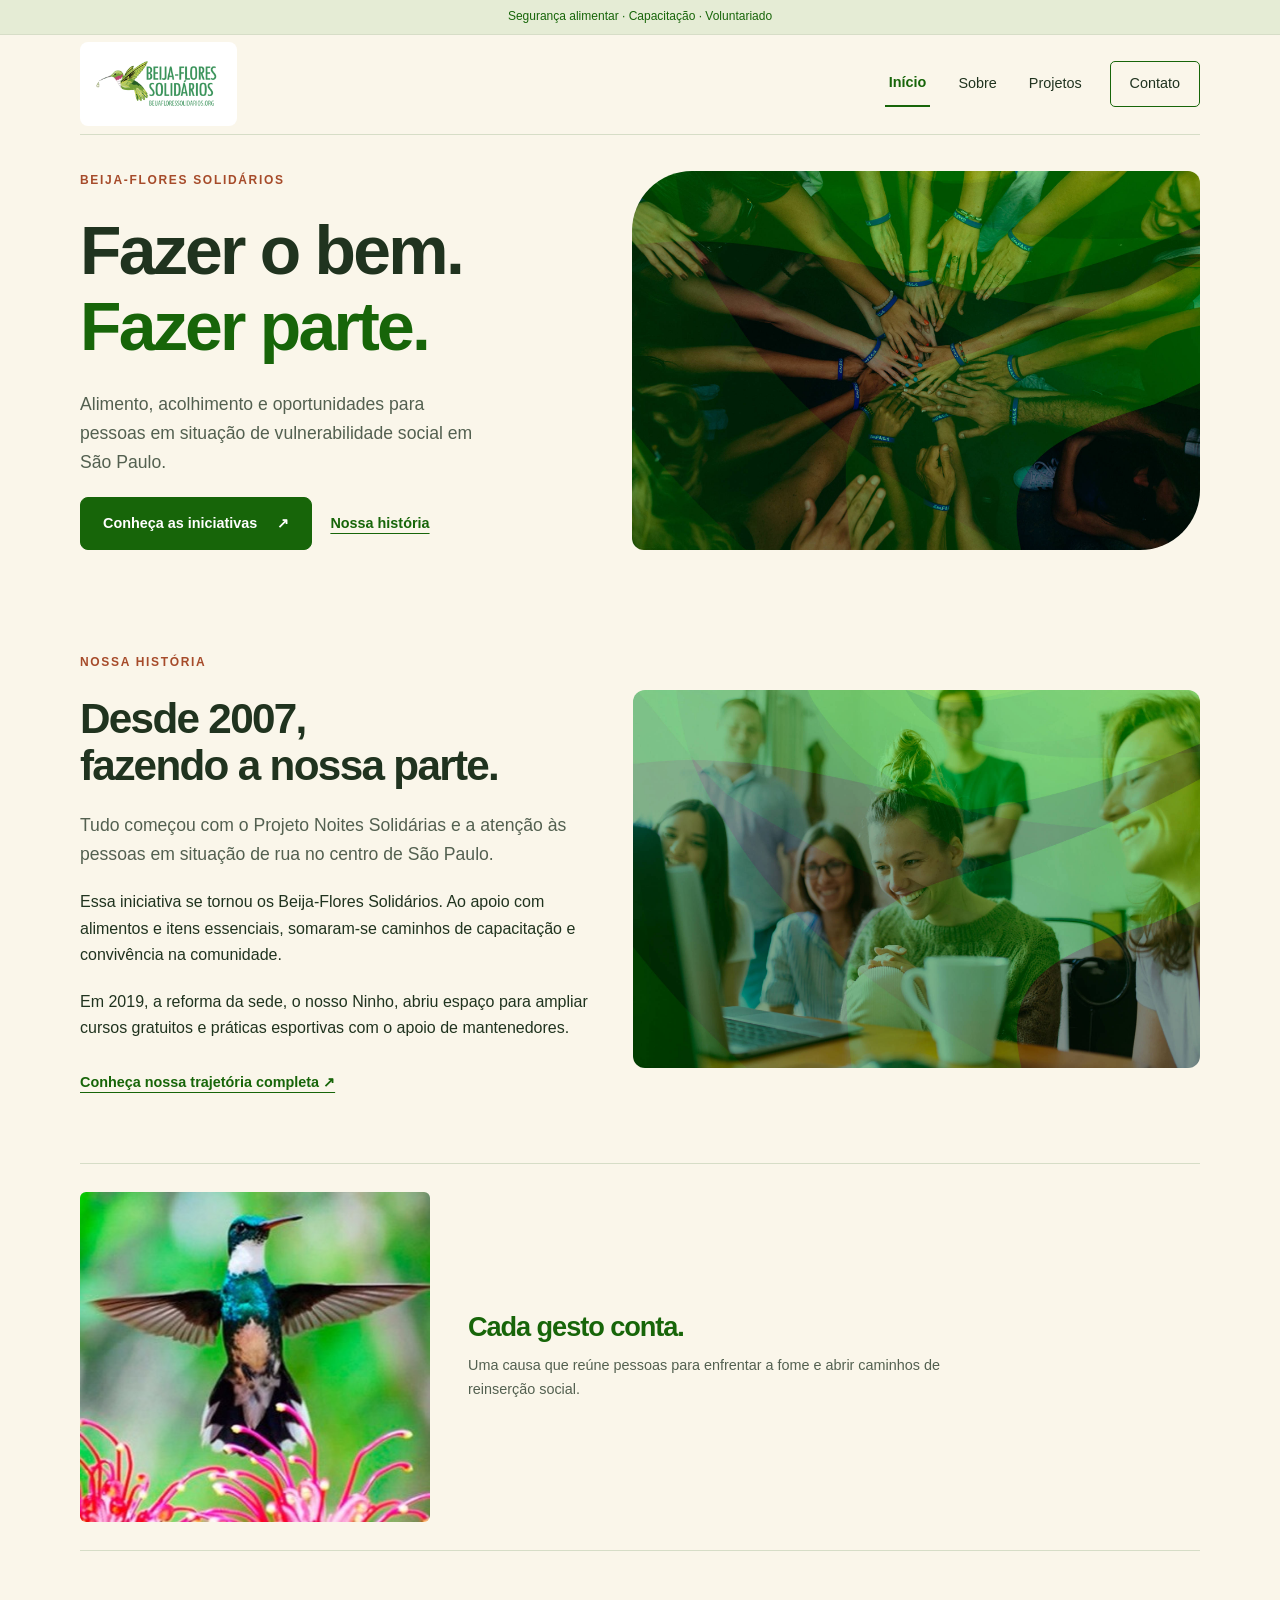
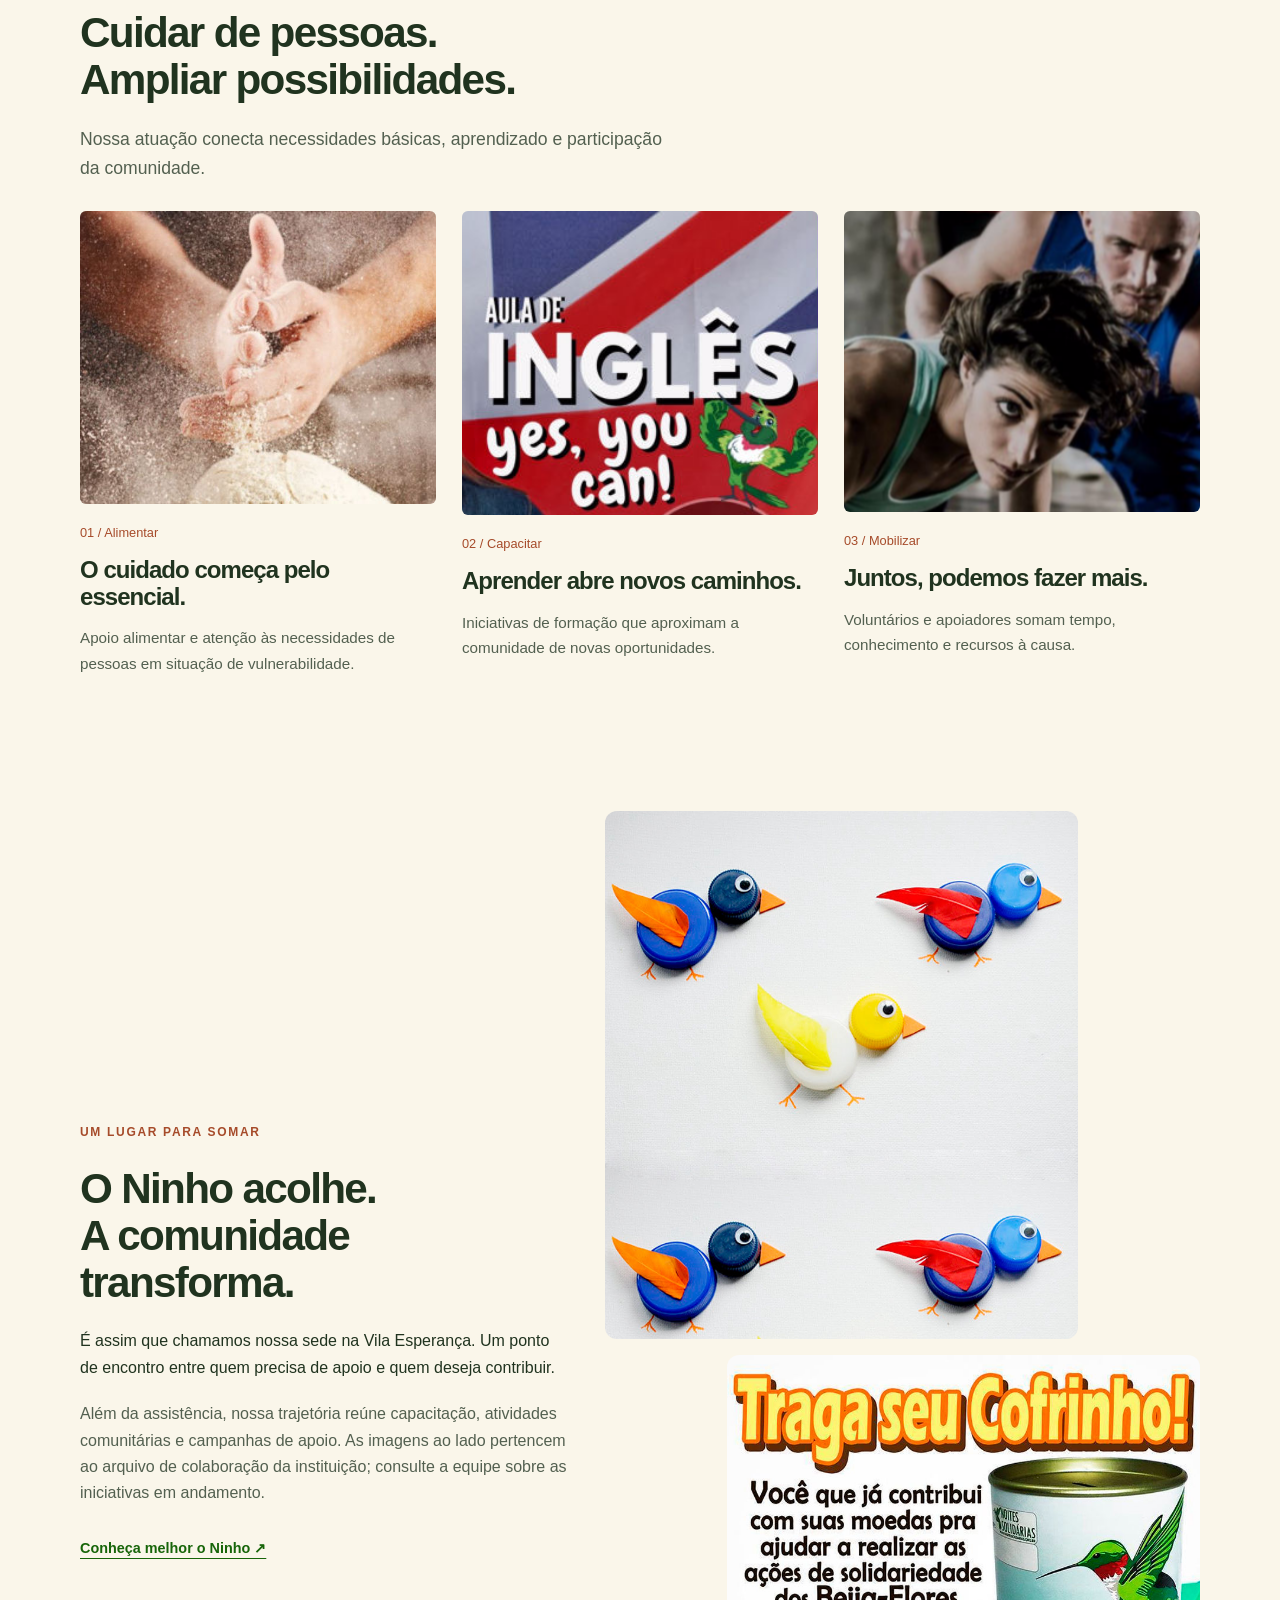
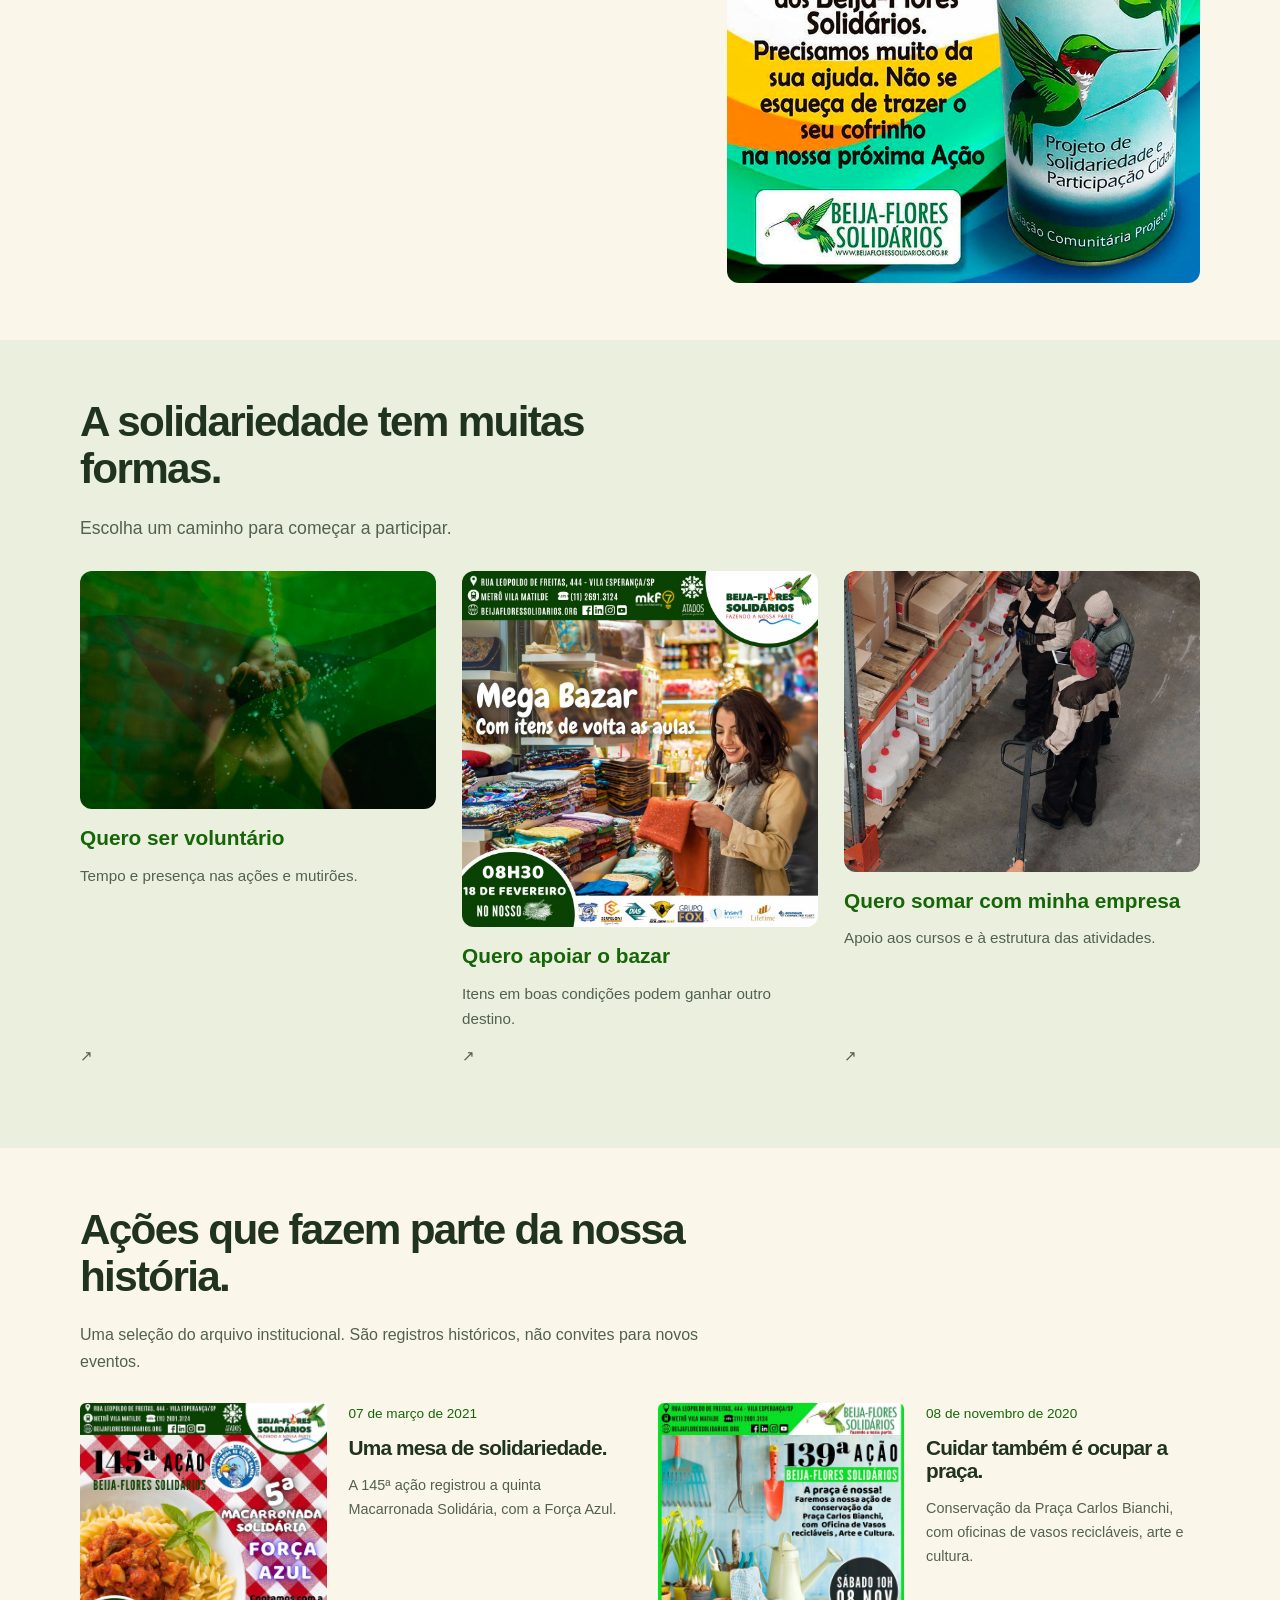
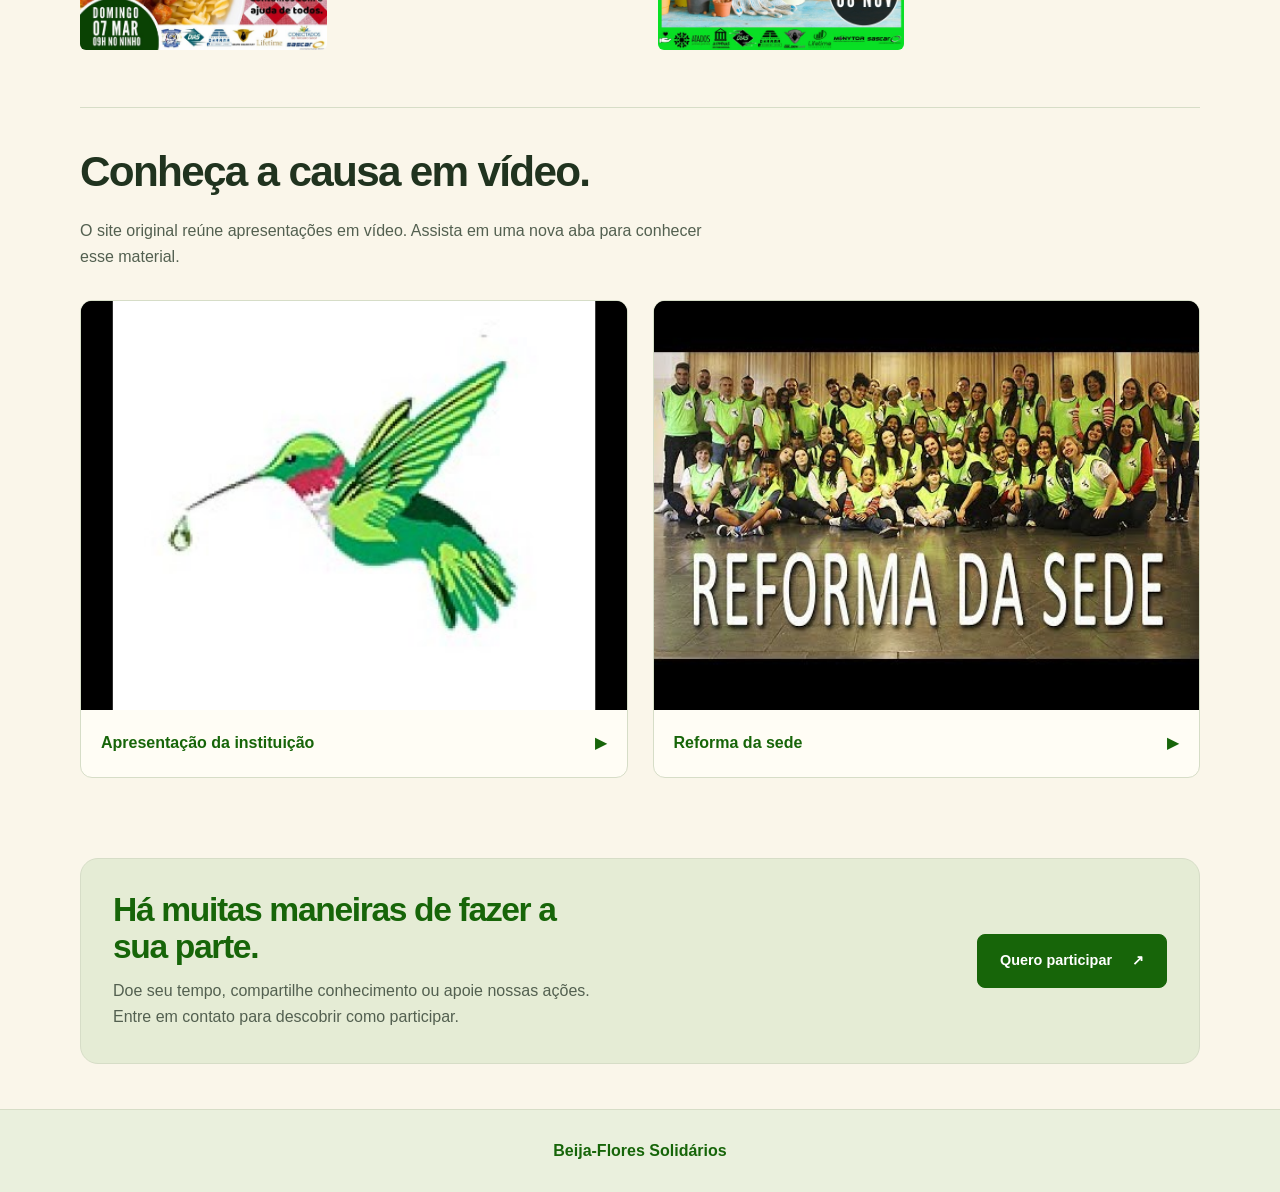
==== index.html @ cd1dd679 "feat: adiciona site institucional dos Beija-Flores Solidarios" ====
<!DOCTYPE html>
<html lang="pt-BR">
<head>
  <meta charset="UTF-8">
  <meta name="viewport" content="width=device-width, initial-scale=1.0">
  <meta name="description" content="Beija-Flores Solidários: alimento, acolhimento e oportunidades para pessoas em vulnerabilidade social em São Paulo. Conheça e participe.">
  <title>Início | Beija-Flores Solidários</title>
  <link rel="icon" href="img/logo.png" type="image/png">
  <link rel="stylesheet" href="css/estilos.css">
  <script src="js/script.js" defer></script>
</head>
<body>
<a class="pular" href="#conteudo">Pular para o conteúdo</a>
<p class="aviso-topo">Segurança alimentar · Capacitação · Voluntariado</p>
<header class="container cabecalho"><a class="marca" href="index.html" aria-label="Beija-Flores Solidários, início"><img src="img/logo.png" alt="Beija-Flores Solidários" width="220" height="122"></a><nav class="menu" aria-label="Menu principal"><a href="index.html" aria-current="page">Início</a><a href="sobre.html">Sobre</a><a href="projetos.html">Projetos</a><a href="contato.html" class="menu-contato">Contato</a></nav></header>
<main id="conteudo"><section class="hero container"><div><span class="etiqueta">Beija-Flores Solidários</span><h1>Fazer o bem.<br><span>Fazer parte.</span></h1><p class="introducao">Alimento, acolhimento e oportunidades para pessoas em situação de vulnerabilidade social em São Paulo.</p><div class="acoes"><a class="botao" href="projetos.html">Conheça as iniciativas <span aria-hidden="true">↗</span></a><a class="link-seta" href="#nossa-historia">Nossa história</a></div></div><figure class="hero-foto"><img class="imagem-institucional" src="img/capa.jpg" alt="Mãos reunidas, imagem de apresentação publicada no site da ONG" width="2000" height="1333"></figure></section>
<section class="container secao historia-inicio" id="nossa-historia"><div><span class="etiqueta">Nossa história</span><h2>Desde 2007,<br>fazendo a nossa parte.</h2><p class="introducao">Tudo começou com o Projeto Noites Solidárias e a atenção às pessoas em situação de rua no centro de São Paulo.</p><p>Essa iniciativa se tornou os Beija-Flores Solidários. Ao apoio com alimentos e itens essenciais, somaram-se caminhos de capacitação e convivência na comunidade.</p><p>Em 2019, a reforma da sede, o nosso Ninho, abriu espaço para ampliar cursos gratuitos e práticas esportivas com o apoio de mantenedores.</p><a class="link-seta" href="sobre.html">Conheça nossa trajetória completa ↗</a></div><img class="imagem-institucional" src="img/historia.jpg" alt="Imagem de aprendizado utilizada na apresentação institucional" width="2000" height="1333" loading="lazy"></section><section class="container faixa-causa"><img class="imagem-institucional" src="img/foto-1-482x470.jpeg" alt="Beija-flor em voo, fotografia publicada na página Quem Somos" width="410" height="387" loading="lazy"><div><h2>Cada gesto conta.</h2><p>Uma causa que reúne pessoas para enfrentar a fome e abrir caminhos de reinserção social.</p></div></section>
<section class="container secao"><div class="secao-cabecalho"><h2>Cuidar de pessoas.<br>Ampliar possibilidades.</h2><p class="introducao">Nossa atuação conecta necessidades básicas, aprendizado e participação da comunidade.</p></div><div class="pilares"><article class="pilar"><img class="imagem-institucional" src="img/culinaria.jpg" alt="Preparo de alimentos, imagem publicada na área de culinária" width="492" height="404" loading="lazy"><span class="numero">01 / Alimentar</span><h3>O cuidado começa pelo essencial.</h3><p>Apoio alimentar e atenção às necessidades de pessoas em situação de vulnerabilidade.</p></article><article class="pilar"><img class="imagem-institucional" src="img/ingles.jpg" alt="Imagem de divulgação da área de inglês da instituição" width="301" height="257" loading="lazy"><span class="numero">02 / Capacitar</span><h3>Aprender abre novos caminhos.</h3><p>Iniciativas de formação que aproximam a comunidade de novas oportunidades.</p></article><article class="pilar"><img class="imagem-institucional" src="img/esporte.jpg" alt="Atividade física, imagem publicada na área de treinamento funcional" width="374" height="316" loading="lazy"><span class="numero">03 / Mobilizar</span><h3>Juntos, podemos fazer mais.</h3><p>Voluntários e apoiadores somam tempo, conhecimento e recursos à causa.</p></article></div></section>

<!-- Conteúdo institucional aprofundado: fontes e datas no README. -->
<section class="container secao ninho-resumo"><div class="ninho-texto"><span class="etiqueta">Um lugar para somar</span><h2>O Ninho acolhe.<br>A comunidade transforma.</h2><p>É assim que chamamos nossa sede na Vila Esperança. Um ponto de encontro entre quem precisa de apoio e quem deseja contribuir.</p><p class="muted">Além da assistência, nossa trajetória reúne capacitação, atividades comunitárias e campanhas de apoio. As imagens ao lado pertencem ao arquivo de colaboração da instituição; consulte a equipe sobre as iniciativas em andamento.</p><a class="link-seta" href="sobre.html#ninho">Conheça melhor o Ninho ↗</a></div><div class="foto-dupla"><figure><img class="imagem-institucional" src="img/02-800x893.jpg" alt="Trabalho manual com tampinhas, imagem da página Como Ajudar" loading="lazy" width="800" height="893"></figure><figure><img class="imagem-institucional" src="img/05-800x893.jpg" alt="Material de arquivo da campanha do cofrinho solidário" loading="lazy" width="800" height="893"></figure></div></section>
<section class="fundo-suave"><div class="container secao"><div class="secao-cabecalho"><h2>A solidariedade tem muitas formas.</h2><p class="introducao">Escolha um caminho para começar a participar.</p></div><div class="caminhos"><a href="projetos.html#participar"><img class="imagem-institucional" src="img/acoes.jpg" alt="Mãos recebendo água, imagem utilizada pelo site institucional" width="2000" height="1333" loading="lazy"><strong>Quero ser voluntário</strong><span>Tempo e presença nas ações e mutirões.</span><span aria-hidden="true">↗</span></a><a href="projetos.html#bazar"><img class="imagem-institucional" src="img/bazar.jpeg" alt="Cartaz de arquivo de uma edição anterior do bazar da ONG" width="1080" height="1080" loading="lazy"><strong>Quero apoiar o bazar</strong><span>Itens em boas condições podem ganhar outro destino.</span><span aria-hidden="true">↗</span></a><a href="contato.html#parcerias"><img class="imagem-institucional" src="img/curso-logisitca-pexels-tiger-lily-4481259.jpeg" alt="Imagem de logística disponibilizada na página de cursos; arquivo original credita Pexels e Tiger Lily" width="2348" height="1980" loading="lazy"><strong>Quero somar com minha empresa</strong><span>Apoio aos cursos e à estrutura das atividades.</span><span aria-hidden="true">↗</span></a></div></div></section>
<section class="container secao"><div class="secao-cabecalho"><h2>Ações que fazem parte da nossa história.</h2><p class="muted">Uma seleção do arquivo institucional. São registros históricos, não convites para novos eventos.</p></div><div class="arquivo-grid"><article><a href="projetos.html#memoria" aria-label="Conhecer a Macarronada Solidária de março de 2021"><img src="img/macarronada-2021.jpg" alt="Cartaz histórico da quinta Macarronada Solidária, em 7 de março de 2021" width="1079" height="1079" loading="lazy"></a><time datetime="2021-03-07">07 de março de 2021</time><h3>Uma mesa de solidariedade.</h3><p>A 145ª ação registrou a quinta Macarronada Solidária, com a Força Azul.</p></article><article><a href="projetos.html#memoria" aria-label="Conhecer a ação na Praça Carlos Bianchi de novembro de 2020"><img src="img/praca-2020.jpeg" alt="Cartaz histórico da ação de conservação da Praça Carlos Bianchi, em novembro de 2020" width="1080" height="1080" loading="lazy"></a><time datetime="2020-11-08">08 de novembro de 2020</time><h3>Cuidar também é ocupar a praça.</h3><p>Conservação da Praça Carlos Bianchi, com oficinas de vasos recicláveis, arte e cultura.</p></article></div></section>
<section class="container video-secao"><div><h2>Conheça a causa em vídeo.</h2><p class="muted">O site original reúne apresentações em vídeo. Assista em uma nova aba para conhecer esse material.</p></div><div class="video-links"><a href="https://www.youtube.com/watch?v=cCDvDC97kB4" target="_blank" rel="noopener noreferrer"><img src="img/video-apresentacao.jpg" alt="Capa do vídeo com o beija-flor da instituição" width="480" height="360" loading="lazy"><div class="video-titulo"><strong>Apresentação da instituição</strong><span aria-hidden="true">▶</span></div></a><a href="https://www.youtube.com/watch?v=1v9q0IZPGxE" target="_blank" rel="noopener noreferrer"><img src="img/video-trajetoria.jpg" alt="Capa do vídeo Reforma da Sede, com o grupo de participantes" width="480" height="360" loading="lazy"><div class="video-titulo"><strong>Reforma da sede</strong><span aria-hidden="true">▶</span></div></a></div></section>
<section class="container convite"><div><h2>Há muitas maneiras de fazer a sua parte.</h2><p>Doe seu tempo, compartilhe conhecimento ou apoie nossas ações. Entre em contato para descobrir como participar.</p></div><a class="botao" href="contato.html">Quero participar <span aria-hidden="true">↗</span></a></section></main>
<footer class="rodape rodape-simples"><div class="container"><strong>Beija-Flores Solidários</strong></div></footer>
</body>
</html>
---- css/estilos.css ----
/* 1. Cores da instituição e regras compartilhadas. */
:root {
  --verde: #176509;
  --verde-vivo: #148100;
  --verde-claro: #eaf0dd;
  --texto: #20331f;
  --cinza: #536050;
  --linha: #d6ddc7;
  --fundo: #faf6ea;
  --terracota: #a64b2a;
  --papel: #fffdf5;
}
* { box-sizing: border-box; }
/* Permite quebrar textos longos sem esconder conteúdo fora da tela. */
body { overflow-wrap: anywhere; }
body { margin: 0; background: var(--fundo); color: var(--texto); font-family: Arial, Helvetica, sans-serif; line-height: 1.65; }
img { display: block; max-width: 100%; height: auto; }
a { color: var(--verde); text-underline-offset: 5px; }
a:hover { text-decoration-thickness: 2px; }
button, input, select, textarea { font: inherit; }
button, a { -webkit-tap-highlight-color: transparent; }
:focus-visible { outline: 3px solid #936700; outline-offset: 5px; }
[hidden] { display: none !important; }
.container { width: min(1120px, calc(100% - 40px)); margin-inline: auto; }
/* Filhos de Grid e Flexbox podem encolher junto com a tela. */
.hero > *, .pilares > *, .duas-colunas > *, .projeto > *,
.contato-layout > *, .convite > *, .rodape-principal > * { min-width: 0; }
.pular { position: absolute; top: -100px; left: 20px; z-index: 10; padding: 12px; background: white; }
.pular:focus { top: 10px; }
.aviso-topo { margin: 0; padding: 7px 5%; text-align: center; background: var(--verde-claro); font-size: .75rem; color: var(--verde); }
/* Flexbox mantém o cabeçalho e o menu alinhados. */
.cabecalho { display: flex; align-items: center; justify-content: space-between; gap: 24px; min-height: 100px; }
.marca img { width: 133px; }
.menu { display: flex; flex-wrap: wrap; align-items: center; gap: 24px; }
.menu a { display: inline-flex; align-items: center; justify-content: center; min-height: 44px; color: var(--texto); text-decoration: none; font-size: .9rem; padding: 10px 4px; }
.menu a[aria-current="page"] { color: var(--verde); border-bottom: 2px solid var(--verde); font-weight: bold; }
.menu .menu-contato { padding: 10px 19px; border: 1px solid var(--verde); border-radius: 5px; }
.menu .menu-contato[aria-current="page"] { background: var(--verde); color: white; }
h1, h2, h3, p { margin-top: 0; }
h1, h2, h3 { line-height: 1.12; letter-spacing: -.04em; }
h1 { font-size: clamp(2.5rem, 5.3vw, 4.6rem); margin-bottom: 25px; }
h2 { font-size: clamp(2rem, 3.3vw, 3rem); margin-bottom: 22px; }
h3 { font-size: 1.5rem; margin-bottom: 15px; }
p { margin-bottom: 20px; }
.etiqueta { display: block; margin-bottom: 22px; color: var(--verde); font-size: .75rem; font-weight: bold; letter-spacing: .14em; text-transform: uppercase; }
.muted, .introducao { color: var(--cinza); }
.introducao { font-size: 1.1rem; max-width: 60ch; }
.botao { display: inline-flex; align-items: center; justify-content: center; gap: 20px; max-width: 100%; min-height: 48px; padding: 14px 22px; border: 1px solid var(--verde); border-radius: 5px; background: var(--verde); color: white; text-align: center; text-decoration: none; font-size: .9rem; font-weight: bold; cursor: pointer; transition: background .2s; }
.botao:hover { background: #104906; color: white; }
.botao-secundario { background: transparent; color: var(--verde); }
.acoes { display: flex; gap: 18px; flex-wrap: wrap; align-items: center; }
.link-seta { display: inline-block; padding-block: 10px; font-weight: bold; font-size: .9rem; }
/* 2. Início: composição com texto e fotografia, sem carrossel. */
.hero { display: grid; grid-template-columns: 1fr 1fr; align-items: center; gap: 55px; padding-block: 36px 60px; }
.hero h1 span { color: var(--verde); }
.hero p { max-width: 41ch; }
.hero-foto { margin: 0; }
.hero-foto img { width: 100%; height: clamp(320px, 38vw, 460px); object-fit: cover; border-radius: 90px 8px 8px 8px; }
figcaption { font-size: .7rem; color: var(--cinza); margin-top: 10px; }
.faixa-causa { display: flex; justify-content: space-between; align-items: center; gap: 30px; padding: 24px 0; border-block: 1px solid var(--linha); }
.faixa-causa strong { font-size: 1.1rem; }
.faixa-causa p { margin: 0; color: var(--cinza); max-width: 63ch; font-size: .9rem; }
.secao { padding-block: clamp(40px, 6vw, 75px); }
.secao-cabecalho { max-width: 650px; margin-bottom: 38px; }
.pilares { display: grid; grid-template-columns: repeat(3, 1fr); gap: 40px; }
.pilar { padding-top: 22px; border-top: 3px solid var(--verde); }
.pilar .numero { display: block; color: var(--verde); margin-bottom: 25px; font-size: .8rem; }
.pilar p { color: var(--cinza); font-size: .95rem; }
.convite { background: var(--verde-claro); padding: 45px; border-radius: 8px; display: flex; align-items: center; justify-content: space-between; gap: 40px; margin-bottom: 70px; }
.convite h2 { font-size: 2.1rem; max-width: 500px; margin-bottom: 12px; }
.convite p { margin-bottom: 0; max-width: 55ch; color: var(--cinza); }
.convite .botao { flex-shrink: 0; }
/* 3. Páginas internas. */
.pagina-titulo { border-top: 1px solid var(--linha); padding-block: 45px 35px; }
.pagina-titulo h1 { max-width: 850px; }
.pagina-titulo p { max-width: 65ch; }
.duas-colunas { display: grid; grid-template-columns: 1fr 1fr; gap: 65px; align-items: start; }
.foto-editorial { margin: 0; }
.foto-editorial img { width: 100%; height: clamp(280px, 35vw, 420px); object-fit: cover; border-radius: 8px; }
.historia { border-left: 2px solid var(--linha); padding-left: 25px; }
.historia strong { color: var(--verde); display: block; margin-bottom: 8px; }
.historia p { color: var(--cinza); margin-bottom: 28px; }
.origem { padding: 35px; border-radius: 8px; background: var(--verde-claro); }
.origem p:last-child { margin-bottom: 0; }
.projeto { display: grid; grid-template-columns: .9fr 1.1fr; gap: 60px; align-items: center; padding-block: 45px; border-top: 1px solid var(--linha); }
.projeto img { width: 100%; height: 310px; object-fit: cover; border-radius: 8px; }
.projeto h2 { font-size: 2.2rem; }
.projeto p { color: var(--cinza); }
.contribuicao { border-left: 3px solid var(--verde); padding-left: 18px; font-size: .9rem; }
.nota { font-size: .85rem; color: var(--cinza); }
.ajuda { padding: 35px; background: var(--verde-claro); border-radius: 8px; margin-block: 35px 70px; }
.ajuda h2 { font-size: 2rem; }
#orientacoes { margin-top: 25px; max-width: 75ch; }
#orientacoes li { margin-bottom: 12px; }
.lista-cursos { display: flex; flex-wrap: wrap; gap: 10px; padding: 0; list-style: none; }
.lista-cursos li { padding: 8px 14px; background: var(--verde-claro); border-radius: 4px; font-size: .9rem; }
/* 4. Contato e mensagens de validação. */
.contato-layout { display: grid; grid-template-columns: .85fr 1.15fr; gap: 80px; padding-bottom: 75px; }
.contato-info h2 { font-size: 1.6rem; }
.contato-info address { font-style: normal; color: var(--cinza); margin-bottom: 30px; }
.contato-info .bloco { margin-bottom: 35px; }
.contato-info ul { padding-left: 20px; }
.formulario { padding: 35px; background: white; border: 1px solid var(--linha); border-radius: 8px; }
.formulario h2 { font-size: 1.8rem; }
.campo { margin-bottom: 20px; }
label { display: block; margin-bottom: 7px; font-weight: bold; font-size: .85rem; }
/* 16 px nos campos evita o zoom automático de foco em celulares iOS. */
input, select, textarea { display: block; width: 100%; min-width: 0; max-width: 100%; min-height: 48px; font-size: 1rem; padding: 12px; border: 1px solid #879a80; border-radius: 4px; color: var(--texto); background: #fff; }
textarea { min-height: 145px; resize: vertical; }
.formulario small { display: block; color: var(--cinza); margin-top: 5px; }
.mensagem { margin: 20px 0 0; border-radius: 4px; padding: 16px; }
.mensagem:empty { display: none; }
.erro { color: #832620; background: #fff0ed; border: 1px solid #b7473d; }
.sucesso { color: #155109; background: var(--verde-claro); border: 1px solid var(--verde); }
/* 5. Rodapé e adaptação para celular. */
.rodape { padding-block: 45px 22px; border-top: 1px solid var(--linha); }
.rodape-principal { display: flex; justify-content: space-between; gap: 40px; margin-bottom: 35px; }
.rodape strong { display: block; margin-bottom: 12px; }
.rodape p, .rodape a { font-size: .85rem; }
.rodape p { color: var(--cinza); max-width: 42ch; }
.rodape-links { display: flex; flex-direction: column; gap: 8px; }
.rodape-base { padding-top: 20px; border-top: 1px solid var(--linha); font-size: .75rem; color: var(--cinza); }
/* Tablet: reduz espaços antes que as colunas fiquem apertadas. */
@media (max-width: 1024px) {
  .hero, .duas-colunas, .projeto { gap: 30px; }
  .pilares { gap: 24px; }
  .contato-layout { grid-template-columns: 1fr; gap: 35px; }
  .contato-info { display: grid; grid-template-columns: 1fr 1fr; gap: 25px; }
  .contato-info .bloco { margin-bottom: 0; }
  .contato-info > .nota { grid-column: 1 / -1; }
  .convite { padding: 30px; gap: 25px; flex-wrap: wrap; }
  .convite > div { flex: 1 1 350px; }
  .convite .botao { flex-shrink: 1; }
  .rodape-principal { flex-wrap: wrap; gap: 25px; }
  .rodape-principal > div { flex: 1 1 220px; }
}
/* Tablet menor: texto e imagem passam a ocupar linhas próprias. */
@media (max-width: 850px) {
  .hero, .duas-colunas, .projeto { grid-template-columns: 1fr; }
  .hero-foto img, .foto-editorial img { height: auto; aspect-ratio: 16 / 10; }
  .projeto img { height: auto; max-height: 420px; aspect-ratio: 16 / 10; }
  .hero h1 { font-size: clamp(2.5rem, 7vw, 4rem); }
}
@media (max-width: 760px) {
  .cabecalho { flex-direction: column; gap: 5px; padding-block: 12px 18px; }
  .marca img { width: 112px; }
  .menu { gap: 8px; width: 100%; justify-content: center; }
  .menu a { font-size: .9rem; padding-inline: 10px; }
  .menu .menu-contato { padding: 7px 11px; }
  .hero { grid-template-columns: 1fr; gap: 30px; padding-block: 35px; }
  .hero h1 { font-size: clamp(2.4rem, 8vw, 3.8rem); }
  .hero-foto img { height: auto; border-top-left-radius: 60px; }
  .faixa-causa, .convite, .rodape-principal { flex-direction: column; align-items: flex-start; gap: 20px; }
  .pilares, .duas-colunas, .projeto, .contato-layout { grid-template-columns: 1fr; gap: 30px; }
  .secao { padding-block: 45px; }
  .convite, .ajuda, .origem, .formulario { padding: 25px; }
  .convite { margin-bottom: 45px; }
  .convite > div { flex: auto; }
  .contato-info { display: block; }
  .contato-info .bloco { margin-bottom: 30px; }
  .pagina-titulo { padding-top: 30px; }
  .foto-editorial img { height: auto; }
  .projeto { padding-block: 30px; }
  .projeto img { height: auto; }
  .contato-layout { padding-bottom: 45px; }
  .rodape-principal > div { flex: auto; }
}
/* Celulares estreitos: menu em duas colunas e botões com largura disponível. */
@media (max-width: 420px) {
  .container { width: calc(100% - 32px); }
  .menu { display: grid; grid-template-columns: repeat(2, minmax(0, 1fr)); gap: 6px 12px; }
  .menu a { width: 100%; }
  h1 { font-size: clamp(2rem, 9vw, 2.5rem); }
  h2, .convite h2, .projeto h2, .ajuda h2 { font-size: 1.85rem; }
  .introducao { font-size: 1rem; }
  .convite, .ajuda, .origem, .formulario { padding: 20px; }
  .acoes { align-items: stretch; }
  .acoes .botao, .convite .botao, .ajuda .botao, .formulario .botao { width: 100%; }
  .historia { padding-left: 18px; }
  #orientacoes ul { padding-left: 20px; }
}
@media (prefers-reduced-motion: reduce) {
  * { transition: none !important; scroll-behavior: auto !important; }
}

/* Canais reais de atendimento antes do formulário demonstrativo. */
.contato-acoes { margin-block: 22px 32px; }

/* 6. Conteúdo institucional: layouts simples para leitura e fotografias. */
.fundo-suave { background: var(--verde-claro); }
.ninho-resumo { display: grid; grid-template-columns: 1fr 1fr; gap: 50px; align-items: center; }
.ninho-resumo > *, .bazar-layout > *, .video-secao > * { min-width: 0; }
.foto-dupla { display: grid; grid-template-columns: 1fr 1fr; gap: 18px; align-items: start; }
.foto-dupla figure { margin: 0; }
.foto-dupla figure:last-child { margin-top: 65px; }
.foto-dupla img { width: 100%; height: 260px; object-fit: cover; border-radius: 6px; }
.caminhos { display: grid; grid-template-columns: repeat(3, minmax(0, 1fr)); gap: 25px; }
.caminhos a { display: flex; flex-direction: column; align-items: flex-start; gap: 14px; text-decoration: none; padding: 22px 0; border-top: 1px solid #95b38b; }
.caminhos strong { font-size: 1.3rem; line-height: 1.25; }
.caminhos span { color: var(--cinza); font-size: .95rem; }
.caminhos a:hover strong { text-decoration: underline; text-underline-offset: 5px; }
.caminhos img { width: 100%; height: auto; aspect-ratio: 1; object-fit: contain; border-radius: 6px; background: white; margin-bottom: 8px; }
.arquivo-grid { display: grid; grid-template-columns: 1fr 1fr; gap: 40px; }
.arquivo-grid article { min-width: 0; }
.arquivo-grid img { width: 100%; height: auto; border-radius: 6px; }
.arquivo-grid time { display: block; margin-block: 20px 10px; font-size: .85rem; color: var(--verde); }
.arquivo-grid p { color: var(--cinza); max-width: 50ch; }
.video-secao { border-top: 1px solid var(--linha); padding-block: 40px; margin-bottom: 40px; }
.video-secao > div:first-child { max-width: 650px; margin-bottom: 30px; }
.video-links { display: grid; grid-template-columns: repeat(2, minmax(0, 1fr)); gap: 25px; }
.video-links a { display: block; min-width: 0; border: 1px solid var(--linha); border-radius: 6px; overflow: hidden; text-decoration: none; }
.video-links a:hover { background: var(--verde-claro); }
.video-links img { width: 100%; height: auto; aspect-ratio: 4 / 3; object-fit: contain; background: #000; }
.video-titulo { display: flex; justify-content: space-between; align-items: center; gap: 20px; padding: 20px; }
.video-titulo span { flex-shrink: 0; }
.ninho-detalhes, .perguntas-grade { display: grid; grid-template-columns: 1fr 1fr; gap: 30px 50px; }
.ninho-detalhes p, .perguntas-grade p { color: var(--cinza); }
.endereco-destaque { border-left: 3px solid var(--verde); padding: 20px 25px; margin-top: 25px; background: var(--verde-claro); }
.endereco-destaque p { margin-block: 10px 0; }
.cursos-grade { display: grid; grid-template-columns: repeat(3, minmax(0, 1fr)); gap: 24px; margin-bottom: 25px; }
.cursos-grade article { min-width: 0; border-bottom: 1px solid var(--linha); padding: 20px 0; }
.cursos-grade h3 { font-size: 1.3rem; }
.cursos-grade p { font-size: .95rem; color: var(--cinza); }
.cursos-grade .curso-destaque { grid-row: span 2; padding: 0; border: 0; background: var(--verde-claro); border-radius: 6px; overflow: hidden; }
.curso-destaque img { width: 100%; height: 180px; object-fit: cover; }
.curso-destaque > div { padding: 25px; }
.bazar-layout { display: grid; grid-template-columns: .85fr 1.15fr; gap: 65px; align-items: center; }
.bazar-layout figure { margin: 0; }
.bazar-layout img { width: 100%; height: auto; border-radius: 6px; }
.memoria-lista { display: grid; grid-template-columns: 1fr 1fr; gap: 30px 45px; }
.memoria-lista article { padding-top: 20px; border-top: 1px solid var(--linha); }
.memoria-lista time { display: block; font-size: .8rem; color: var(--verde); margin-bottom: 15px; }
.memoria-lista h3 { font-size: 1.35rem; }
.memoria-lista p { color: var(--cinza); }
.campanhas { border-top: 1px solid var(--linha); padding-top: 40px; }
.campanhas-grade { display: grid; grid-template-columns: repeat(3, minmax(0, 1fr)); gap: 30px; }
.campanhas-grade h3 { font-size: 1.3rem; }
.campanhas-grade p { color: var(--cinza); }
@media (max-width: 1024px) {
  .ninho-resumo, .bazar-layout { gap: 30px; }
  .foto-dupla img { height: 220px; }
  .cursos-grade { grid-template-columns: repeat(2, minmax(0, 1fr)); }
}
@media (max-width: 850px) {
  .ninho-resumo, .bazar-layout, .video-secao { grid-template-columns: 1fr; }
  .foto-dupla img { height: auto; aspect-ratio: 4 / 3; }
  .foto-dupla figure:last-child { margin-top: 25px; }
  .bazar-layout figure { max-width: 480px; }
}
@media (max-width: 760px) {
  .caminhos, .arquivo-grid, .ninho-detalhes, .perguntas-grade,
  .memoria-lista, .campanhas-grade { grid-template-columns: 1fr; gap: 22px; }
  .arquivo-grid { gap: 35px; }
  .caminhos a { gap: 8px; padding-block: 16px; }
  .video-secao { gap: 20px; }
  .endereco-destaque { padding: 20px; }
}
@media (max-width: 420px) {
  .cursos-grade { grid-template-columns: 1fr; gap: 15px; }
  .cursos-grade .curso-destaque { grid-row: auto; }
  .foto-dupla { gap: 12px; }
  .foto-dupla figcaption { font-size: .75rem; }
  .video-titulo { padding: 15px; gap: 10px; }
}

/* Imagens completas nos pilares e na história da página inicial. */
.historia-inicio { display: grid; grid-template-columns: 1.1fr 1fr; gap: 50px; align-items: center; }
.historia-inicio > * { min-width: 0; }
.historia-inicio > img { width: 100%; height: auto; border-radius: 8px; }
.faixa-causa { justify-content: flex-start; gap: 35px; }
.faixa-causa > img { width: 190px; height: auto; border-radius: 6px; flex-shrink: 0; }
.faixa-causa h2 { font-size: 1.7rem; margin-bottom: 12px; }
.pilar > img { width: 100%; height: auto; aspect-ratio: 4 / 3; object-fit: contain; background: var(--verde-claro); border-radius: 6px; margin-bottom: 22px; }
.rodape-simples { text-align: center; padding-block: 28px; }
.rodape-simples strong { margin: 0; }
/* Ilustrações conceituais: manter a composição inteira visível. */
.caminhos img.imagem-institucional, .pilar > img.imagem-institucional {
  aspect-ratio: 4 / 3;
  object-fit: contain;
  background: #f6f4e9;
}
.faixa-causa > img.imagem-institucional { width: clamp(190px, 26vw, 300px); }
@media (max-width: 850px) {
  .historia-inicio { grid-template-columns: 1fr; gap: 25px; }
}
@media (max-width: 760px) {
  .faixa-causa > img { width: 100%; max-width: 360px; }
  .faixa-causa > img.imagem-institucional { width: 100%; }
  .video-links { grid-template-columns: 1fr; }
}

/* 7. Tema comunitário: papel claro, verdes da ONG e detalhes em terracota. */
.aviso-topo { background: #e5ecd5; border-bottom: 1px solid var(--linha); }
.cabecalho { border-bottom: 1px solid var(--linha); }
.marca { background: white; padding: 5px 12px; border-radius: 8px; }
.hero { padding-top: 45px; }
.hero-foto img.imagem-institucional { height: auto; aspect-ratio: 4 / 3; object-fit: contain; border-radius: 60px 12px 60px 12px; }
.etiqueta { color: var(--terracota); }
.pagina-titulo { border-top: 0; }
.botao { border-radius: 8px; }
.pilar { border-top: 2px solid var(--linha); }
.pilar .numero { color: var(--terracota); }
.convite, .ajuda, .origem { border: 1px solid var(--linha); border-radius: 18px; }
.convite { background: #e5ecd5; }
.convite h2 { color: var(--verde); }
.faixa-causa { border-block-color: var(--linha); }
.faixa-causa h2 { color: var(--verde); }
.historia { border-left-color: var(--terracota); }
.historia-inicio > img.imagem-institucional, .foto-editorial img.imagem-institucional,
.projeto img.imagem-institucional, .foto-dupla img.imagem-institucional { height: auto; aspect-ratio: 4 / 3; object-fit: contain; border-radius: 12px; }
.foto-dupla figure:last-child { margin-top: 40px; }
.caminhos a { border-top-color: #adbd98; }
.caminhos img { border-radius: 12px; }
.caminhos strong { color: var(--verde); }
.bazar-layout img.imagem-institucional { border-radius: 35px 12px 35px 12px; }
.origem-ilustrada { display: grid; grid-template-columns: .7fr 1fr; align-items: center; gap: 35px; padding: 30px; }
.origem-ilustrada > * { min-width: 0; }
.origem-ilustrada > img { width: 100%; height: auto; border-radius: 12px; }
.origem-ilustrada h2 { color: var(--verde); }
.curso-destaque img.imagem-institucional { height: auto; aspect-ratio: 4 / 3; object-fit: contain; }
.cursos-grade .curso-destaque { border: 1px solid var(--linha); border-radius: 12px; background: var(--papel); }
.campanhas-grade article { border-left: 2px solid var(--terracota); padding-left: 20px; }
.endereco-destaque { border-radius: 0 12px 12px 0; }
.formulario { border-radius: 14px; background: var(--papel); }
.contato-imagem-institucional { width: 100%; height: auto; border-radius: 12px; margin-bottom: 28px; }
.video-links a { background: var(--papel); border-radius: 12px; }
.rodape-simples { background: var(--verde-claro); color: var(--verde); }
@media (max-width: 1024px) {
  .contato-imagem-institucional { grid-column: 1 / -1; max-width: 500px; }
}
@media (max-width: 760px) {
  .origem-ilustrada { grid-template-columns: 1fr; padding: 22px; gap: 25px; }
  .origem-ilustrada > img { max-width: 360px; margin-inline: auto; }
  .hero { padding-top: 30px; }
  .hero-foto img.imagem-institucional { border-radius: 35px 8px 35px 8px; }
  .foto-dupla figure:last-child { margin-top: 20px; }
}

/* 8. Distribuição das imagens: menos lacunas, mais equilíbrio entre os blocos. */
.hero { grid-template-columns: .95fr 1.05fr; gap: 38px; padding-block: 36px 45px; }
.hero-foto { align-self: center; }
.historia-inicio { grid-template-columns: 1fr 1.1fr; gap: 38px; }
.secao { padding-block: clamp(32px, 4.5vw, 58px); }
.secao-cabecalho { margin-bottom: 28px; }
.faixa-causa { gap: 38px; padding-block: 28px; }
.faixa-causa > img.imagem-institucional { width: 34%; max-width: 350px; }
.faixa-causa > div { flex: 1; min-width: 0; }
.pilares { gap: 26px; }
.pilar { padding-top: 0; border-top: 0; }
.pilar > img { margin-bottom: 18px; }
.pilar .numero { margin-bottom: 14px; }
.ninho-resumo { grid-template-columns: .9fr 1.1fr; gap: 38px; }
/* Duas imagens mais largas, deslocadas sem deixar um grande vazio embaixo. */
.foto-dupla { grid-template-columns: repeat(5, minmax(0, 1fr)); gap: 16px; }
.foto-dupla figure:first-child { grid-column: 1 / 5; }
.foto-dupla figure:last-child { grid-column: 2 / 6; margin-top: 0; }
.foto-dupla img.imagem-institucional { aspect-ratio: 4 / 3; }
.caminhos { gap: 26px; }
.caminhos a { gap: 12px; padding-top: 0; border-top: 0; }
.caminhos img { margin-bottom: 4px; }
.caminhos a > span:last-child { margin-top: auto; }
/* Cartazes mantidos inteiros, em largura moderada para não dominar a leitura. */
.arquivo-grid { gap: 35px; }
.arquivo-grid article { display: grid; grid-template-columns: minmax(120px, .9fr) 1fr; gap: 0 22px; align-content: start; }
.arquivo-grid article > a { grid-row: span 4; }
.arquivo-grid time { margin-top: 0; }
.arquivo-grid h3 { font-size: 1.3rem; }
.arquivo-grid p { font-size: .9rem; margin-bottom: 0; }
.duas-colunas { grid-template-columns: 1fr 1.1fr; gap: 38px; align-items: center; }
.projeto { grid-template-columns: 1fr 1fr; gap: 38px; padding-block: 35px; }
.projeto > img { align-self: center; }
.cursos-abertura { display: grid; grid-template-columns: 1.2fr .8fr; gap: 35px; align-items: center; margin-bottom: 30px; }
.cursos-abertura > * { min-width: 0; }
.cursos-abertura .secao-cabecalho { margin-bottom: 0; }
.cursos-abertura img { width: 100%; height: auto; border-radius: 12px; }
.cursos-grade { grid-template-columns: repeat(3, minmax(0, 1fr)); gap: 20px 30px; }
.cursos-grade article { padding: 18px 0 0; border-bottom: 0; border-top: 1px solid var(--linha); }
.cursos-grade p { margin-bottom: 0; }
.bazar-layout { grid-template-columns: 1fr 1fr; gap: 38px; }
.bazar-layout figure { max-width: none; }
.contato-layout { align-items: start; gap: 38px; grid-template-columns: 1fr 1fr; }
.contato-imagem-institucional { margin-bottom: 24px; }
.formulario { padding: 28px; }
.contato-info .bloco { margin-bottom: 25px; }
.convite { margin-bottom: 45px; padding: 32px; gap: 30px; }
@media (max-width: 1024px) {
  .arquivo-grid article { grid-template-columns: 1fr; }
  .arquivo-grid article > a { grid-row: auto; }
  .arquivo-grid time { margin-top: 16px; }
  .arquivo-grid p { margin-top: 8px; }
  .hero, .historia-inicio, .ninho-resumo, .duas-colunas, .projeto, .bazar-layout { gap: 26px; }
  .contato-layout { grid-template-columns: 1fr; }
  .contato-info { display: grid; grid-template-columns: 1fr 1fr; align-items: start; gap: 25px; }
  .contato-imagem-institucional { grid-column: 1 / -1; width: 100%; max-width: none; max-height: 380px; object-fit: contain; margin: 0; }
}
@media (max-width: 850px) {
  .hero, .historia-inicio, .ninho-resumo, .duas-colunas, .projeto, .bazar-layout { grid-template-columns: 1fr; }
  .foto-dupla { grid-template-columns: 1fr 1fr; }
  .foto-dupla figure:first-child, .foto-dupla figure:last-child { grid-column: auto; margin: 0; }
  .cursos-abertura { grid-template-columns: 1fr 1fr; }
  .cursos-grade { grid-template-columns: repeat(2, minmax(0, 1fr)); }
}
@media (max-width: 760px) {
  .faixa-causa { gap: 22px; align-items: stretch; }
  .faixa-causa > img.imagem-institucional { width: 100%; max-width: none; }
  .pilares, .caminhos, .arquivo-grid { grid-template-columns: 1fr; }
  .arquivo-grid article { grid-template-columns: minmax(100px, .8fr) 1fr; gap: 0 18px; }
  .arquivo-grid article > a { grid-row: span 4; }
  .arquivo-grid time { margin-top: 0; }
  .contato-info { display: block; }
  .contato-imagem-institucional { margin-bottom: 25px; max-height: none; }
  .cursos-abertura { grid-template-columns: 1fr; gap: 22px; }
  .cursos-abertura img { max-width: 480px; }
  .convite { padding: 25px; }
}
@media (max-width: 420px) {
  .foto-dupla { grid-template-columns: 1fr; }
  .arquivo-grid article { grid-template-columns: 1fr; gap: 12px; }
  .arquivo-grid article > a { grid-row: auto; }
  .cursos-grade { grid-template-columns: 1fr; }
  .formulario, .convite { padding: 20px; }
}

/* Materiais originais: respeitar proporções e não cortar textos dos cartazes. */
img.imagem-institucional { object-fit: contain; background: transparent; }
.hero-foto img.imagem-institucional,
.historia-inicio > img.imagem-institucional,
.foto-editorial img.imagem-institucional,
.projeto img.imagem-institucional,
.foto-dupla img.imagem-institucional,
.pilar > img.imagem-institucional,
.caminhos img.imagem-institucional { height: auto; aspect-ratio: auto; object-fit: contain; }
.foto-dupla { align-items: start; }
.caminhos img.imagem-institucional { max-height: 360px; width: 100%; }
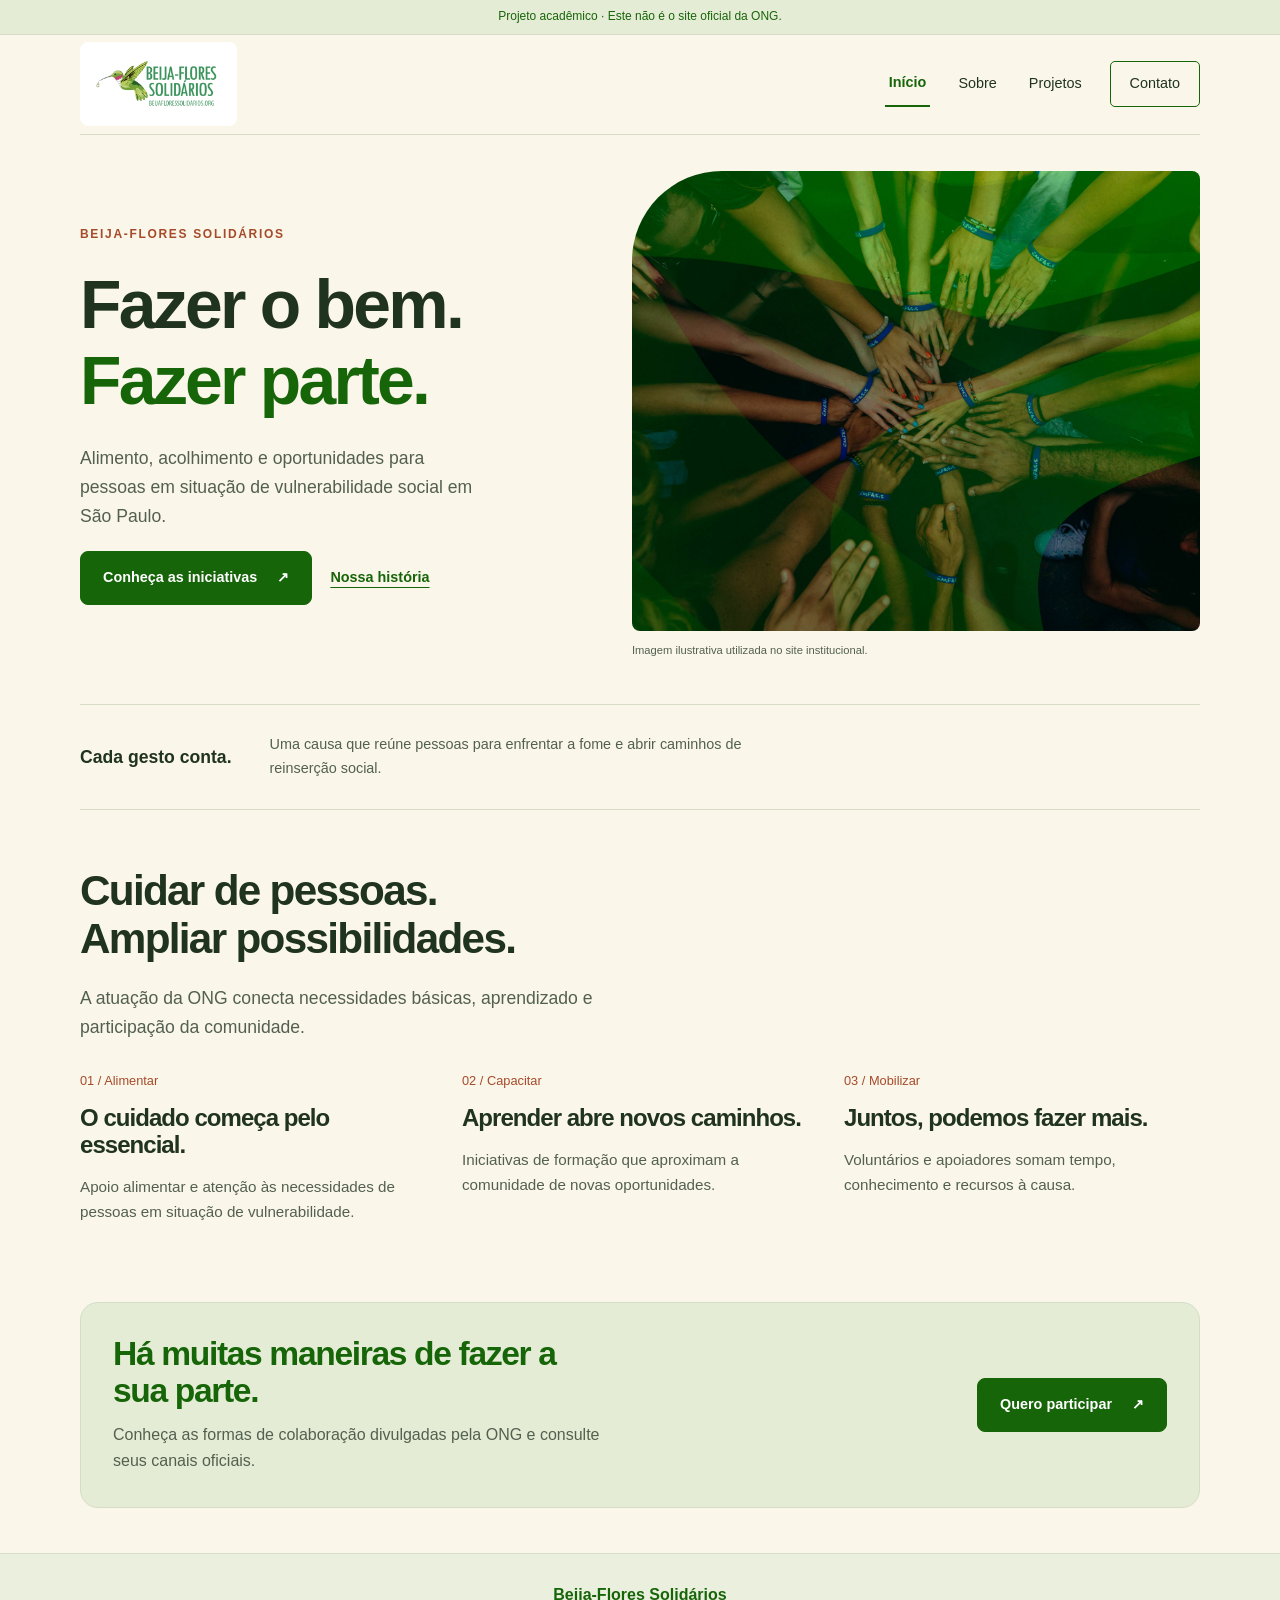
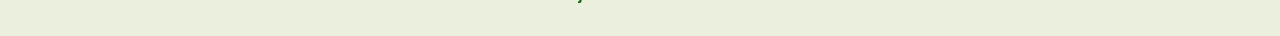
==== commit e2efdfff: "refactor: mantem apenas os arquivos principais do site" ====
--- a/index.html
+++ b/index.html
@@ -3,7 +3,7 @@
 <head>
   <meta charset="UTF-8">
   <meta name="viewport" content="width=device-width, initial-scale=1.0">
-  <meta name="description" content="Beija-Flores Solidários: alimento, acolhimento e oportunidades para pessoas em vulnerabilidade social em São Paulo. Conheça e participe.">
+  <meta name="description" content="Projeto acadêmico sobre os Beija-Flores Solidários: história, iniciativas e formas de participação.">
   <title>Início | Beija-Flores Solidários</title>
   <link rel="icon" href="img/logo.png" type="image/png">
   <link rel="stylesheet" href="css/estilos.css">
@@ -11,18 +11,12 @@
 </head>
 <body>
 <a class="pular" href="#conteudo">Pular para o conteúdo</a>
-<p class="aviso-topo">Segurança alimentar · Capacitação · Voluntariado</p>
+<p class="aviso-topo">Projeto acadêmico · Este não é o site oficial da ONG.</p>
 <header class="container cabecalho"><a class="marca" href="index.html" aria-label="Beija-Flores Solidários, início"><img src="img/logo.png" alt="Beija-Flores Solidários" width="220" height="122"></a><nav class="menu" aria-label="Menu principal"><a href="index.html" aria-current="page">Início</a><a href="sobre.html">Sobre</a><a href="projetos.html">Projetos</a><a href="contato.html" class="menu-contato">Contato</a></nav></header>
-<main id="conteudo"><section class="hero container"><div><span class="etiqueta">Beija-Flores Solidários</span><h1>Fazer o bem.<br><span>Fazer parte.</span></h1><p class="introducao">Alimento, acolhimento e oportunidades para pessoas em situação de vulnerabilidade social em São Paulo.</p><div class="acoes"><a class="botao" href="projetos.html">Conheça as iniciativas <span aria-hidden="true">↗</span></a><a class="link-seta" href="#nossa-historia">Nossa história</a></div></div><figure class="hero-foto"><img class="imagem-institucional" src="img/capa.jpg" alt="Mãos reunidas, imagem de apresentação publicada no site da ONG" width="2000" height="1333"></figure></section>
-<section class="container secao historia-inicio" id="nossa-historia"><div><span class="etiqueta">Nossa história</span><h2>Desde 2007,<br>fazendo a nossa parte.</h2><p class="introducao">Tudo começou com o Projeto Noites Solidárias e a atenção às pessoas em situação de rua no centro de São Paulo.</p><p>Essa iniciativa se tornou os Beija-Flores Solidários. Ao apoio com alimentos e itens essenciais, somaram-se caminhos de capacitação e convivência na comunidade.</p><p>Em 2019, a reforma da sede, o nosso Ninho, abriu espaço para ampliar cursos gratuitos e práticas esportivas com o apoio de mantenedores.</p><a class="link-seta" href="sobre.html">Conheça nossa trajetória completa ↗</a></div><img class="imagem-institucional" src="img/historia.jpg" alt="Imagem de aprendizado utilizada na apresentação institucional" width="2000" height="1333" loading="lazy"></section><section class="container faixa-causa"><img class="imagem-institucional" src="img/foto-1-482x470.jpeg" alt="Beija-flor em voo, fotografia publicada na página Quem Somos" width="410" height="387" loading="lazy"><div><h2>Cada gesto conta.</h2><p>Uma causa que reúne pessoas para enfrentar a fome e abrir caminhos de reinserção social.</p></div></section>
-<section class="container secao"><div class="secao-cabecalho"><h2>Cuidar de pessoas.<br>Ampliar possibilidades.</h2><p class="introducao">Nossa atuação conecta necessidades básicas, aprendizado e participação da comunidade.</p></div><div class="pilares"><article class="pilar"><img class="imagem-institucional" src="img/culinaria.jpg" alt="Preparo de alimentos, imagem publicada na área de culinária" width="492" height="404" loading="lazy"><span class="numero">01 / Alimentar</span><h3>O cuidado começa pelo essencial.</h3><p>Apoio alimentar e atenção às necessidades de pessoas em situação de vulnerabilidade.</p></article><article class="pilar"><img class="imagem-institucional" src="img/ingles.jpg" alt="Imagem de divulgação da área de inglês da instituição" width="301" height="257" loading="lazy"><span class="numero">02 / Capacitar</span><h3>Aprender abre novos caminhos.</h3><p>Iniciativas de formação que aproximam a comunidade de novas oportunidades.</p></article><article class="pilar"><img class="imagem-institucional" src="img/esporte.jpg" alt="Atividade física, imagem publicada na área de treinamento funcional" width="374" height="316" loading="lazy"><span class="numero">03 / Mobilizar</span><h3>Juntos, podemos fazer mais.</h3><p>Voluntários e apoiadores somam tempo, conhecimento e recursos à causa.</p></article></div></section>
-
-<!-- Conteúdo institucional aprofundado: fontes e datas no README. -->
-<section class="container secao ninho-resumo"><div class="ninho-texto"><span class="etiqueta">Um lugar para somar</span><h2>O Ninho acolhe.<br>A comunidade transforma.</h2><p>É assim que chamamos nossa sede na Vila Esperança. Um ponto de encontro entre quem precisa de apoio e quem deseja contribuir.</p><p class="muted">Além da assistência, nossa trajetória reúne capacitação, atividades comunitárias e campanhas de apoio. As imagens ao lado pertencem ao arquivo de colaboração da instituição; consulte a equipe sobre as iniciativas em andamento.</p><a class="link-seta" href="sobre.html#ninho">Conheça melhor o Ninho ↗</a></div><div class="foto-dupla"><figure><img class="imagem-institucional" src="img/02-800x893.jpg" alt="Trabalho manual com tampinhas, imagem da página Como Ajudar" loading="lazy" width="800" height="893"></figure><figure><img class="imagem-institucional" src="img/05-800x893.jpg" alt="Material de arquivo da campanha do cofrinho solidário" loading="lazy" width="800" height="893"></figure></div></section>
-<section class="fundo-suave"><div class="container secao"><div class="secao-cabecalho"><h2>A solidariedade tem muitas formas.</h2><p class="introducao">Escolha um caminho para começar a participar.</p></div><div class="caminhos"><a href="projetos.html#participar"><img class="imagem-institucional" src="img/acoes.jpg" alt="Mãos recebendo água, imagem utilizada pelo site institucional" width="2000" height="1333" loading="lazy"><strong>Quero ser voluntário</strong><span>Tempo e presença nas ações e mutirões.</span><span aria-hidden="true">↗</span></a><a href="projetos.html#bazar"><img class="imagem-institucional" src="img/bazar.jpeg" alt="Cartaz de arquivo de uma edição anterior do bazar da ONG" width="1080" height="1080" loading="lazy"><strong>Quero apoiar o bazar</strong><span>Itens em boas condições podem ganhar outro destino.</span><span aria-hidden="true">↗</span></a><a href="contato.html#parcerias"><img class="imagem-institucional" src="img/curso-logisitca-pexels-tiger-lily-4481259.jpeg" alt="Imagem de logística disponibilizada na página de cursos; arquivo original credita Pexels e Tiger Lily" width="2348" height="1980" loading="lazy"><strong>Quero somar com minha empresa</strong><span>Apoio aos cursos e à estrutura das atividades.</span><span aria-hidden="true">↗</span></a></div></div></section>
-<section class="container secao"><div class="secao-cabecalho"><h2>Ações que fazem parte da nossa história.</h2><p class="muted">Uma seleção do arquivo institucional. São registros históricos, não convites para novos eventos.</p></div><div class="arquivo-grid"><article><a href="projetos.html#memoria" aria-label="Conhecer a Macarronada Solidária de março de 2021"><img src="img/macarronada-2021.jpg" alt="Cartaz histórico da quinta Macarronada Solidária, em 7 de março de 2021" width="1079" height="1079" loading="lazy"></a><time datetime="2021-03-07">07 de março de 2021</time><h3>Uma mesa de solidariedade.</h3><p>A 145ª ação registrou a quinta Macarronada Solidária, com a Força Azul.</p></article><article><a href="projetos.html#memoria" aria-label="Conhecer a ação na Praça Carlos Bianchi de novembro de 2020"><img src="img/praca-2020.jpeg" alt="Cartaz histórico da ação de conservação da Praça Carlos Bianchi, em novembro de 2020" width="1080" height="1080" loading="lazy"></a><time datetime="2020-11-08">08 de novembro de 2020</time><h3>Cuidar também é ocupar a praça.</h3><p>Conservação da Praça Carlos Bianchi, com oficinas de vasos recicláveis, arte e cultura.</p></article></div></section>
-<section class="container video-secao"><div><h2>Conheça a causa em vídeo.</h2><p class="muted">O site original reúne apresentações em vídeo. Assista em uma nova aba para conhecer esse material.</p></div><div class="video-links"><a href="https://www.youtube.com/watch?v=cCDvDC97kB4" target="_blank" rel="noopener noreferrer"><img src="img/video-apresentacao.jpg" alt="Capa do vídeo com o beija-flor da instituição" width="480" height="360" loading="lazy"><div class="video-titulo"><strong>Apresentação da instituição</strong><span aria-hidden="true">▶</span></div></a><a href="https://www.youtube.com/watch?v=1v9q0IZPGxE" target="_blank" rel="noopener noreferrer"><img src="img/video-trajetoria.jpg" alt="Capa do vídeo Reforma da Sede, com o grupo de participantes" width="480" height="360" loading="lazy"><div class="video-titulo"><strong>Reforma da sede</strong><span aria-hidden="true">▶</span></div></a></div></section>
-<section class="container convite"><div><h2>Há muitas maneiras de fazer a sua parte.</h2><p>Doe seu tempo, compartilhe conhecimento ou apoie nossas ações. Entre em contato para descobrir como participar.</p></div><a class="botao" href="contato.html">Quero participar <span aria-hidden="true">↗</span></a></section></main>
+<main id="conteudo"><section class="hero container"><div><span class="etiqueta">Beija-Flores Solidários</span><h1>Fazer o bem.<br><span>Fazer parte.</span></h1><p class="introducao">Alimento, acolhimento e oportunidades para pessoas em situação de vulnerabilidade social em São Paulo.</p><div class="acoes"><a class="botao" href="projetos.html">Conheça as iniciativas <span aria-hidden="true">↗</span></a><a class="link-seta" href="sobre.html">Nossa história</a></div></div><figure class="hero-foto"><img src="img/capa.jpg" alt="Mãos reunidas em um gesto de união" width="2000" height="1333"><figcaption>Imagem ilustrativa utilizada no site institucional.</figcaption></figure></section>
+<div class="container faixa-causa"><strong>Cada gesto conta.</strong><p>Uma causa que reúne pessoas para enfrentar a fome e abrir caminhos de reinserção social.</p></div>
+<section class="container secao"><div class="secao-cabecalho"><h2>Cuidar de pessoas.<br>Ampliar possibilidades.</h2><p class="introducao">A atuação da ONG conecta necessidades básicas, aprendizado e participação da comunidade.</p></div><div class="pilares"><article class="pilar"><span class="numero">01 / Alimentar</span><h3>O cuidado começa pelo essencial.</h3><p>Apoio alimentar e atenção às necessidades de pessoas em situação de vulnerabilidade.</p></article><article class="pilar"><span class="numero">02 / Capacitar</span><h3>Aprender abre novos caminhos.</h3><p>Iniciativas de formação que aproximam a comunidade de novas oportunidades.</p></article><article class="pilar"><span class="numero">03 / Mobilizar</span><h3>Juntos, podemos fazer mais.</h3><p>Voluntários e apoiadores somam tempo, conhecimento e recursos à causa.</p></article></div></section>
+<section class="container convite"><div><h2>Há muitas maneiras de fazer a sua parte.</h2><p>Conheça as formas de colaboração divulgadas pela ONG e consulte seus canais oficiais.</p></div><a class="botao" href="contato.html">Quero participar <span aria-hidden="true">↗</span></a></section></main>
 <footer class="rodape rodape-simples"><div class="container"><strong>Beija-Flores Solidários</strong></div></footer>
 </body>
 </html>
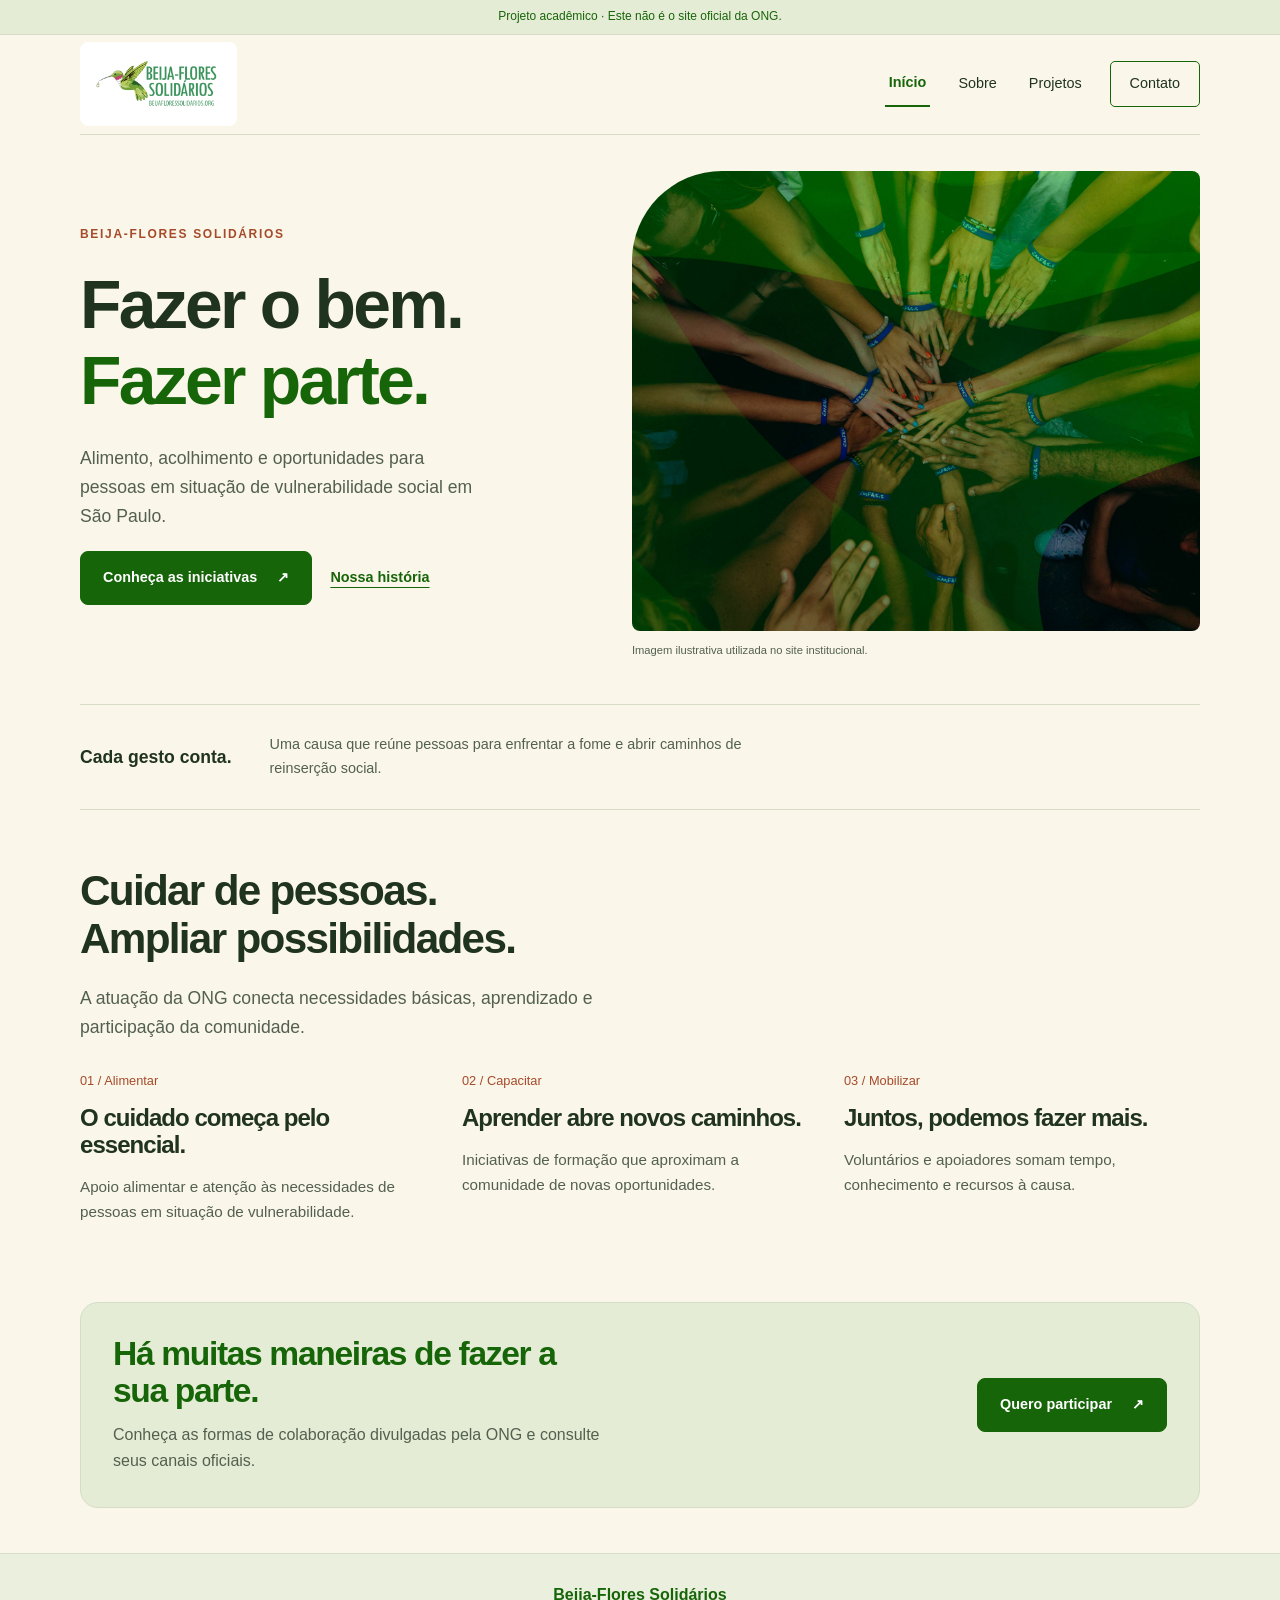
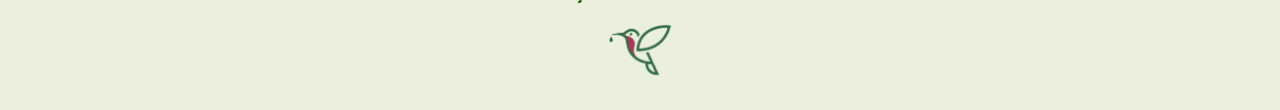
==== commit 62c4e8a3: "Adição da logo no Footer" ====
--- a/index.html
+++ b/index.html
@@ -1,22 +1,126 @@
-<!DOCTYPE html>
+<!doctype html>
 <html lang="pt-BR">
-<head>
-  <meta charset="UTF-8">
-  <meta name="viewport" content="width=device-width, initial-scale=1.0">
-  <meta name="description" content="Projeto acadêmico sobre os Beija-Flores Solidários: história, iniciativas e formas de participação.">
-  <title>Início | Beija-Flores Solidários</title>
-  <link rel="icon" href="img/logo.png" type="image/png">
-  <link rel="stylesheet" href="css/estilos.css">
-  <script src="js/script.js" defer></script>
-</head>
-<body>
-<a class="pular" href="#conteudo">Pular para o conteúdo</a>
-<p class="aviso-topo">Projeto acadêmico · Este não é o site oficial da ONG.</p>
-<header class="container cabecalho"><a class="marca" href="index.html" aria-label="Beija-Flores Solidários, início"><img src="img/logo.png" alt="Beija-Flores Solidários" width="220" height="122"></a><nav class="menu" aria-label="Menu principal"><a href="index.html" aria-current="page">Início</a><a href="sobre.html">Sobre</a><a href="projetos.html">Projetos</a><a href="contato.html" class="menu-contato">Contato</a></nav></header>
-<main id="conteudo"><section class="hero container"><div><span class="etiqueta">Beija-Flores Solidários</span><h1>Fazer o bem.<br><span>Fazer parte.</span></h1><p class="introducao">Alimento, acolhimento e oportunidades para pessoas em situação de vulnerabilidade social em São Paulo.</p><div class="acoes"><a class="botao" href="projetos.html">Conheça as iniciativas <span aria-hidden="true">↗</span></a><a class="link-seta" href="sobre.html">Nossa história</a></div></div><figure class="hero-foto"><img src="img/capa.jpg" alt="Mãos reunidas em um gesto de união" width="2000" height="1333"><figcaption>Imagem ilustrativa utilizada no site institucional.</figcaption></figure></section>
-<div class="container faixa-causa"><strong>Cada gesto conta.</strong><p>Uma causa que reúne pessoas para enfrentar a fome e abrir caminhos de reinserção social.</p></div>
-<section class="container secao"><div class="secao-cabecalho"><h2>Cuidar de pessoas.<br>Ampliar possibilidades.</h2><p class="introducao">A atuação da ONG conecta necessidades básicas, aprendizado e participação da comunidade.</p></div><div class="pilares"><article class="pilar"><span class="numero">01 / Alimentar</span><h3>O cuidado começa pelo essencial.</h3><p>Apoio alimentar e atenção às necessidades de pessoas em situação de vulnerabilidade.</p></article><article class="pilar"><span class="numero">02 / Capacitar</span><h3>Aprender abre novos caminhos.</h3><p>Iniciativas de formação que aproximam a comunidade de novas oportunidades.</p></article><article class="pilar"><span class="numero">03 / Mobilizar</span><h3>Juntos, podemos fazer mais.</h3><p>Voluntários e apoiadores somam tempo, conhecimento e recursos à causa.</p></article></div></section>
-<section class="container convite"><div><h2>Há muitas maneiras de fazer a sua parte.</h2><p>Conheça as formas de colaboração divulgadas pela ONG e consulte seus canais oficiais.</p></div><a class="botao" href="contato.html">Quero participar <span aria-hidden="true">↗</span></a></section></main>
-<footer class="rodape rodape-simples"><div class="container"><strong>Beija-Flores Solidários</strong></div></footer>
-</body>
+  <head>
+    <meta charset="UTF-8" />
+    <meta name="viewport" content="width=device-width, initial-scale=1.0" />
+    <meta
+      name="description"
+      content="Projeto acadêmico sobre os Beija-Flores Solidários: história, iniciativas e formas de participação."
+    />
+    <title>Início | Beija-Flores Solidários</title>
+    <link rel="icon" href="img/favicon.png" type="image/png" />
+    <link rel="stylesheet" href="css/estilos.css" />
+    <script src="js/script.js" defer></script>
+  </head>
+  <body>
+    <a class="pular" href="#conteudo">Pular para o conteúdo</a>
+    <p class="aviso-topo">
+      Projeto acadêmico · Este não é o site oficial da ONG.
+    </p>
+    <header class="container cabecalho">
+      <a
+        class="marca"
+        href="index.html"
+        aria-label="Beija-Flores Solidários, início"
+        ><img
+          src="img/logo.png"
+          alt="Beija-Flores Solidários"
+          width="220"
+          height="122"
+      /></a>
+      <nav class="menu" aria-label="Menu principal">
+        <a href="index.html" aria-current="page">Início</a
+        ><a href="sobre.html">Sobre</a><a href="projetos.html">Projetos</a
+        ><a href="contato.html" class="menu-contato">Contato</a>
+      </nav>
+    </header>
+    <main id="conteudo">
+      <section class="hero container">
+        <div>
+          <span class="etiqueta">Beija-Flores Solidários</span>
+          <h1>Fazer o bem.<br /><span>Fazer parte.</span></h1>
+          <p class="introducao">
+            Alimento, acolhimento e oportunidades para pessoas em situação de
+            vulnerabilidade social em São Paulo.
+          </p>
+          <div class="acoes">
+            <a class="botao" href="projetos.html"
+              >Conheça as iniciativas <span aria-hidden="true">↗</span></a
+            ><a class="link-seta" href="sobre.html">Nossa história</a>
+          </div>
+        </div>
+        <figure class="hero-foto">
+          <img
+            src="img/capa.jpg"
+            alt="Mãos reunidas em um gesto de união"
+            width="2000"
+            height="1333"
+          />
+          <figcaption>
+            Imagem ilustrativa utilizada no site institucional.
+          </figcaption>
+        </figure>
+      </section>
+      <div class="container faixa-causa">
+        <strong>Cada gesto conta.</strong>
+        <p>
+          Uma causa que reúne pessoas para enfrentar a fome e abrir caminhos de
+          reinserção social.
+        </p>
+      </div>
+      <section class="container secao">
+        <div class="secao-cabecalho">
+          <h2>Cuidar de pessoas.<br />Ampliar possibilidades.</h2>
+          <p class="introducao">
+            A atuação da ONG conecta necessidades básicas, aprendizado e
+            participação da comunidade.
+          </p>
+        </div>
+        <div class="pilares">
+          <article class="pilar">
+            <span class="numero">01 / Alimentar</span>
+            <h3>O cuidado começa pelo essencial.</h3>
+            <p>
+              Apoio alimentar e atenção às necessidades de pessoas em situação
+              de vulnerabilidade.
+            </p>
+          </article>
+          <article class="pilar">
+            <span class="numero">02 / Capacitar</span>
+            <h3>Aprender abre novos caminhos.</h3>
+            <p>
+              Iniciativas de formação que aproximam a comunidade de novas
+              oportunidades.
+            </p>
+          </article>
+          <article class="pilar">
+            <span class="numero">03 / Mobilizar</span>
+            <h3>Juntos, podemos fazer mais.</h3>
+            <p>
+              Voluntários e apoiadores somam tempo, conhecimento e recursos à
+              causa.
+            </p>
+          </article>
+        </div>
+      </section>
+      <section class="container convite">
+        <div>
+          <h2>Há muitas maneiras de fazer a sua parte.</h2>
+          <p>
+            Conheça as formas de colaboração divulgadas pela ONG e consulte seus
+            canais oficiais.
+          </p>
+        </div>
+        <a class="botao" href="contato.html"
+          >Quero participar <span aria-hidden="true">↗</span></a
+        >
+      </section>
+    </main>
+    <footer class="rodape rodape-simples">
+      <div class="container">
+        <strong>Beija-Flores Solidários</strong>
+        <img class="rodape-logo" src="img/favicon.png" alt="Beija-Flores Solidários" />
+      </div>
+    </footer>
+  </body>
 </html>
--- a/css/estilos.css
+++ b/css/estilos.css
@@ -11,6 +11,7 @@
   --papel: #fffdf5;
 }
 * { box-sizing: border-box; }
+
 /* Permite quebrar textos longos sem esconder conteúdo fora da tela. */
 body { overflow-wrap: anywhere; }
 body { margin: 0; background: var(--fundo); color: var(--texto); font-family: Arial, Helvetica, sans-serif; line-height: 1.65; }
@@ -22,6 +23,7 @@
 :focus-visible { outline: 3px solid #936700; outline-offset: 5px; }
 [hidden] { display: none !important; }
 .container { width: min(1120px, calc(100% - 40px)); margin-inline: auto; }
+
 /* Filhos de Grid e Flexbox podem encolher junto com a tela. */
 .hero > *, .pilares > *, .duas-colunas > *, .projeto > *,
 .contato-layout > *, .convite > *, .rodape-principal > * { min-width: 0; }
@@ -29,12 +31,16 @@
 .pular:focus { top: 10px; }
 .aviso-topo { margin: 0; padding: 7px 5%; text-align: center; background: var(--verde-claro); font-size: .75rem; color: var(--verde); }
 /* Flexbox mantém o cabeçalho e o menu alinhados. */
+
 .cabecalho { display: flex; align-items: center; justify-content: space-between; gap: 24px; min-height: 100px; }
 .marca img { width: 133px; }
 .menu { display: flex; flex-wrap: wrap; align-items: center; gap: 24px; }
 .menu a { display: inline-flex; align-items: center; justify-content: center; min-height: 44px; color: var(--texto); text-decoration: none; font-size: .9rem; padding: 10px 4px; }
+.menu a:not(.menu-contato):not([aria-current="page"]) { transition: color .2s, box-shadow .2s; }
+.menu a:not(.menu-contato):not([aria-current="page"]):hover { color: var(--verde); box-shadow: inset 0 -2px 0 var(--verde); }
 .menu a[aria-current="page"] { color: var(--verde); border-bottom: 2px solid var(--verde); font-weight: bold; }
-.menu .menu-contato { padding: 10px 19px; border: 1px solid var(--verde); border-radius: 5px; }
+.menu .menu-contato { padding: 10px 19px; border: 1px solid var(--verde); border-radius: 5px; transition: background .2s, color .2s; }
+.menu .menu-contato:hover { background: var(--verde); color: white; }
 .menu .menu-contato[aria-current="page"] { background: var(--verde); color: white; }
 h1, h2, h3, p { margin-top: 0; }
 h1, h2, h3 { line-height: 1.12; letter-spacing: -.04em; }
@@ -50,6 +56,7 @@
 .botao-secundario { background: transparent; color: var(--verde); }
 .acoes { display: flex; gap: 18px; flex-wrap: wrap; align-items: center; }
 .link-seta { display: inline-block; padding-block: 10px; font-weight: bold; font-size: .9rem; }
+
 /* 2. Início: composição com texto e fotografia, sem carrossel. */
 .hero { display: grid; grid-template-columns: 1fr 1fr; align-items: center; gap: 55px; padding-block: 36px 60px; }
 .hero h1 span { color: var(--verde); }
@@ -70,6 +77,7 @@
 .convite h2 { font-size: 2.1rem; max-width: 500px; margin-bottom: 12px; }
 .convite p { margin-bottom: 0; max-width: 55ch; color: var(--cinza); }
 .convite .botao { flex-shrink: 0; }
+
 /* 3. Páginas internas. */
 .pagina-titulo { border-top: 1px solid var(--linha); padding-block: 45px 35px; }
 .pagina-titulo h1 { max-width: 850px; }
@@ -94,6 +102,7 @@
 #orientacoes li { margin-bottom: 12px; }
 .lista-cursos { display: flex; flex-wrap: wrap; gap: 10px; padding: 0; list-style: none; }
 .lista-cursos li { padding: 8px 14px; background: var(--verde-claro); border-radius: 4px; font-size: .9rem; }
+
 /* 4. Contato e mensagens de validação. */
 .contato-layout { display: grid; grid-template-columns: .85fr 1.15fr; gap: 80px; padding-bottom: 75px; }
 .contato-info h2 { font-size: 1.6rem; }
@@ -104,6 +113,7 @@
 .formulario h2 { font-size: 1.8rem; }
 .campo { margin-bottom: 20px; }
 label { display: block; margin-bottom: 7px; font-weight: bold; font-size: .85rem; }
+
 /* 16 px nos campos evita o zoom automático de foco em celulares iOS. */
 input, select, textarea { display: block; width: 100%; min-width: 0; max-width: 100%; min-height: 48px; font-size: 1rem; padding: 12px; border: 1px solid #879a80; border-radius: 4px; color: var(--texto); background: #fff; }
 textarea { min-height: 145px; resize: vertical; }
@@ -112,6 +122,7 @@
 .mensagem:empty { display: none; }
 .erro { color: #832620; background: #fff0ed; border: 1px solid #b7473d; }
 .sucesso { color: #155109; background: var(--verde-claro); border: 1px solid var(--verde); }
+
 /* 5. Rodapé e adaptação para celular. */
 .rodape { padding-block: 45px 22px; border-top: 1px solid var(--linha); }
 .rodape-principal { display: flex; justify-content: space-between; gap: 40px; margin-bottom: 35px; }
@@ -120,6 +131,7 @@
 .rodape p { color: var(--cinza); max-width: 42ch; }
 .rodape-links { display: flex; flex-direction: column; gap: 8px; }
 .rodape-base { padding-top: 20px; border-top: 1px solid var(--linha); font-size: .75rem; color: var(--cinza); }
+
 /* Tablet: reduz espaços antes que as colunas fiquem apertadas. */
 @media (max-width: 1024px) {
   .hero, .duas-colunas, .projeto { gap: 30px; }
@@ -134,6 +146,7 @@
   .rodape-principal { flex-wrap: wrap; gap: 25px; }
   .rodape-principal > div { flex: 1 1 220px; }
 }
+
 /* Tablet menor: texto e imagem passam a ocupar linhas próprias. */
 @media (max-width: 850px) {
   .hero, .duas-colunas, .projeto { grid-template-columns: 1fr; }
@@ -165,6 +178,7 @@
   .contato-layout { padding-bottom: 45px; }
   .rodape-principal > div { flex: auto; }
 }
+
 /* Celulares estreitos: menu em duas colunas e botões com largura disponível. */
 @media (max-width: 420px) {
   .container { width: calc(100% - 32px); }
@@ -273,6 +287,9 @@
 .pilar > img { width: 100%; height: auto; aspect-ratio: 4 / 3; object-fit: contain; background: var(--verde-claro); border-radius: 6px; margin-bottom: 22px; }
 .rodape-simples { text-align: center; padding-block: 28px; }
 .rodape-simples strong { margin: 0; }
+.rodape-simples .container { display: flex; flex-direction: column; align-items: center; justify-content: center; gap: 10px; }
+.rodape-logo { width: 64px; height: 64px; }
+
 /* Ilustrações conceituais: manter a composição inteira visível. */
 .caminhos img.imagem-institucional, .pilar > img.imagem-institucional {
   aspect-ratio: 4 / 3;
@@ -350,6 +367,7 @@
 .pilar > img { margin-bottom: 18px; }
 .pilar .numero { margin-bottom: 14px; }
 .ninho-resumo { grid-template-columns: .9fr 1.1fr; gap: 38px; }
+
 /* Duas imagens mais largas, deslocadas sem deixar um grande vazio embaixo. */
 .foto-dupla { grid-template-columns: repeat(5, minmax(0, 1fr)); gap: 16px; }
 .foto-dupla figure:first-child { grid-column: 1 / 5; }
@@ -359,6 +377,7 @@
 .caminhos a { gap: 12px; padding-top: 0; border-top: 0; }
 .caminhos img { margin-bottom: 4px; }
 .caminhos a > span:last-child { margin-top: auto; }
+
 /* Cartazes mantidos inteiros, em largura moderada para não dominar a leitura. */
 .arquivo-grid { gap: 35px; }
 .arquivo-grid article { display: grid; grid-template-columns: minmax(120px, .9fr) 1fr; gap: 0 22px; align-content: start; }
